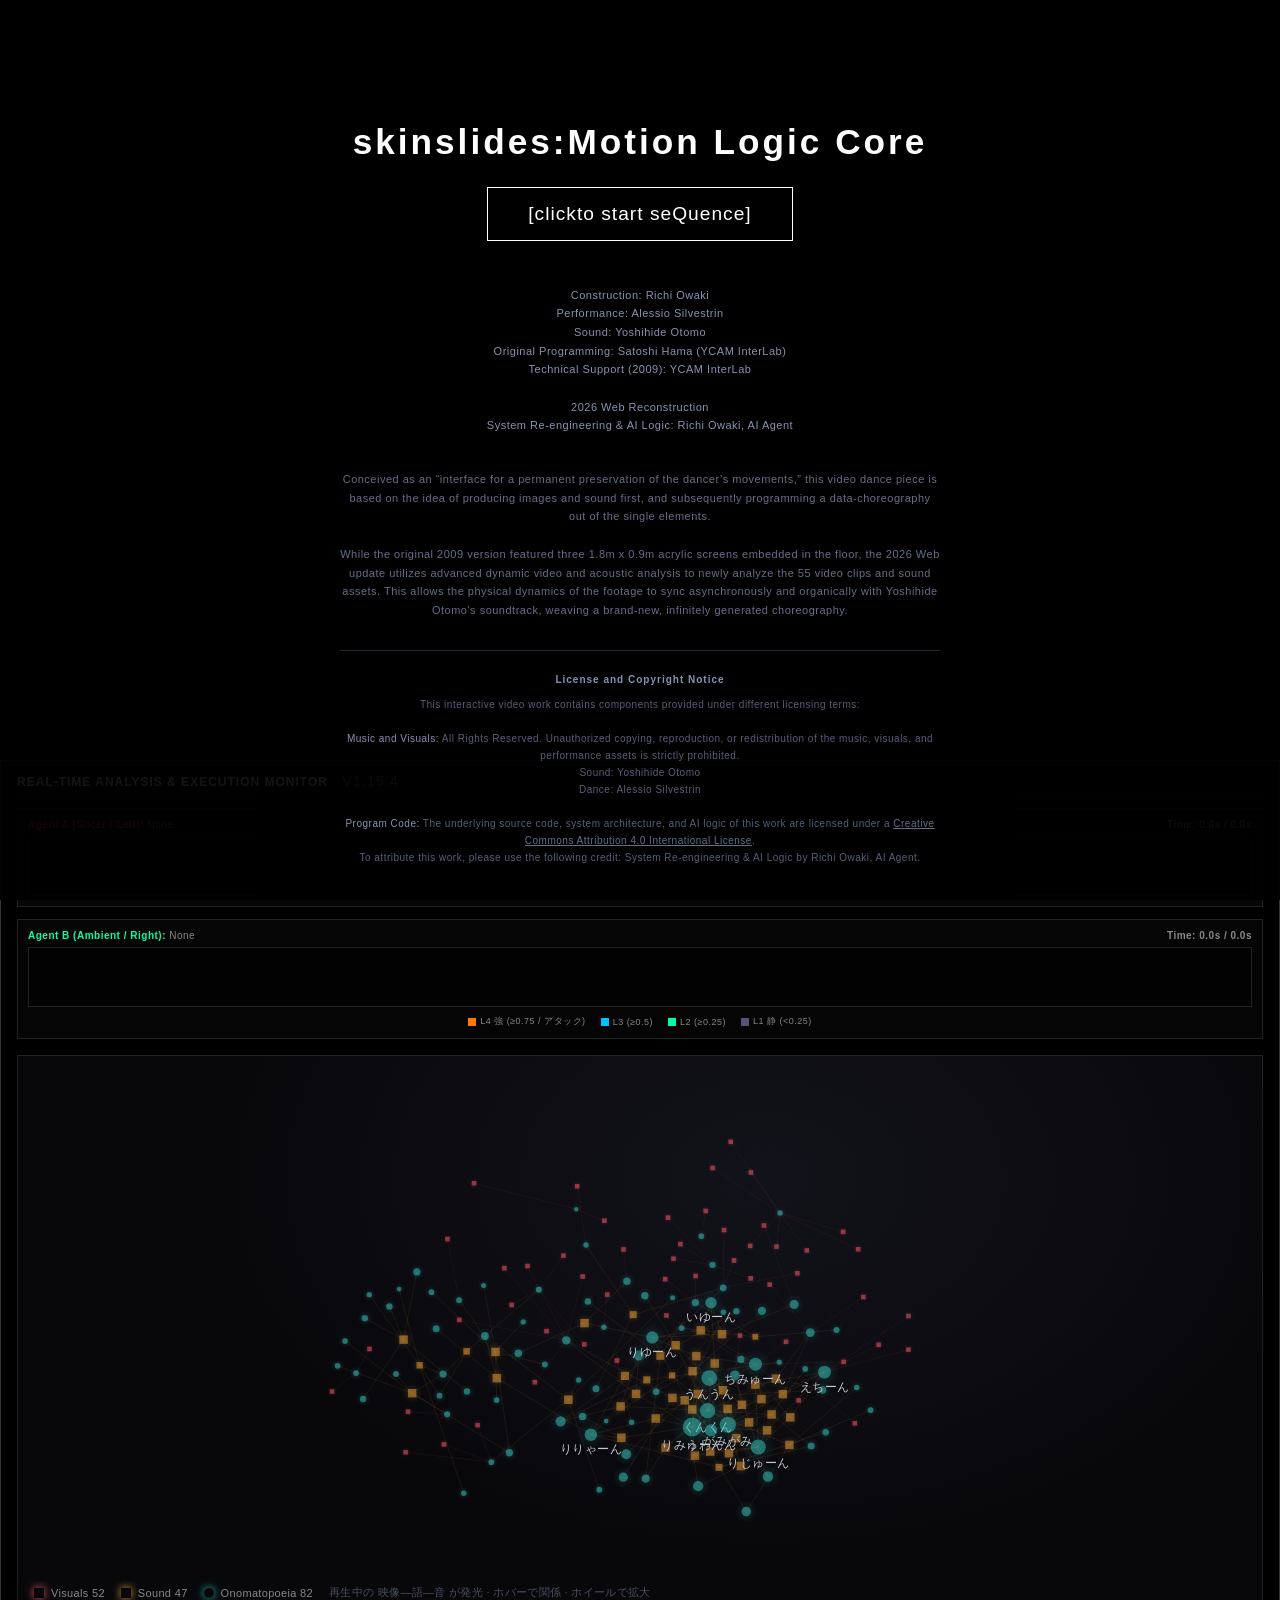
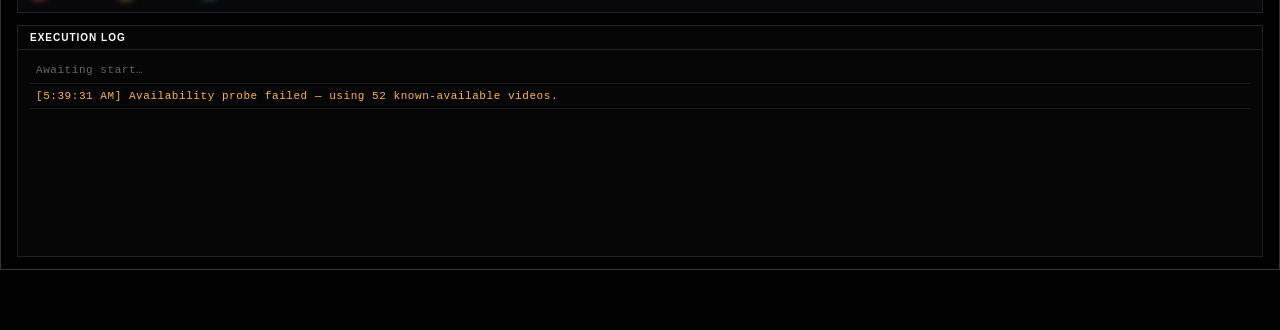
==== index.html @ 991ad499 "Mobile pseudo-landscape lock: rotate canvas 90deg in portrait (v1.15.4) iOS Safari has no screen.ori" ====
<!DOCTYPE html>
<html lang="ja">
<head>
    <meta charset="UTF-8">
    <meta name="viewport" content="width=device-width, initial-scale=1.0">
    <title>skinslides - Motion Logic Core</title>
    <script>
        // Global error logger for remote debugging
        window.onerror = function(message, source, lineno, colno, error) {
            const overlay = document.getElementById("start-overlay");
            if (overlay) {
                let errDiv = document.getElementById("debug-error-log");
                if (!errDiv) {
                    errDiv = document.createElement("div");
                    errDiv.id = "debug-error-log";
                    errDiv.style.color = "#ff3366";
                    errDiv.style.background = "rgba(255,0,0,0.1)";
                    errDiv.style.border = "1px solid #ff3366";
                    errDiv.style.padding = "10px";
                    errDiv.style.marginTop = "20px";
                    errDiv.style.fontSize = "12px";
                    errDiv.style.fontFamily = "monospace";
                    errDiv.style.textAlign = "left";
                    errDiv.style.maxWidth = "80%";
                    errDiv.style.wordBreak = "break-all";
                    overlay.appendChild(errDiv);
                }
                errDiv.innerHTML += `<div><strong>Error:</strong> ${message} <br><strong>At:</strong> ${source}:${lineno}:${colno}</div>`;
            }
            return false;
        };

        window.addEventListener('unhandledrejection', function(event) {
            const reason = event.reason;
            const message = reason instanceof Error ? reason.message : reason;
            const stack = reason instanceof Error ? reason.stack : '';

            const overlay = document.getElementById("start-overlay");
            if (overlay) {
                let errDiv = document.getElementById("debug-error-log");
                if (!errDiv) {
                    errDiv = document.createElement("div");
                    errDiv.id = "debug-error-log";
                    errDiv.style.color = "#ff3366";
                    errDiv.style.background = "rgba(255,0,0,0.1)";
                    errDiv.style.border = "1px solid #ff3366";
                    errDiv.style.padding = "10px";
                    errDiv.style.marginTop = "20px";
                    errDiv.style.fontSize = "12px";
                    errDiv.style.fontFamily = "monospace";
                    errDiv.style.textAlign = "left";
                    errDiv.style.maxWidth = "80%";
                    errDiv.style.wordBreak = "break-all";
                    overlay.appendChild(errDiv);
                }
                errDiv.innerHTML += `<div><strong>Unhandled Promise Rejection:</strong> ${message} <br><pre style="margin:5px 0 0 0; font-size:10px; color:#888;">${stack}</pre></div>`;
            }
        });
    </script>
    <link rel="stylesheet" href="skinslides.css?v=1.15.4">
    <style>
        /* このページ固有: 起動オーバーレイ(クレジット画面)。
           文言・ボタンの見た目は従来のトップ画面をそのまま維持する。 */
        #start-overlay {
            position: fixed;
            inset: 0;
            background: rgba(0,0,0,0.92);
            display: flex;
            flex-direction: column;
            /* center だと内容がビューポートより高い時に上端がスクロール不能領域へ
               はみ出し、タイトル・ボタンが隠れる(SNSアプリ内ブラウザ等)。
               flex-start + 先頭/末尾要素の margin auto で「収まる時は中央・
               あふれる時は上から積んでスクロール可能」にする。 */
            justify-content: flex-start;
            align-items: center;
            z-index: 10000;
            cursor: default;
            letter-spacing: 2px;
            overflow-y: auto;
            padding: 40px 20px;
            box-sizing: border-box;
            transition: opacity 0.5s ease;
        }
        /* タイトル上の余白(改行3個ぶん)。ブラウザ上部UIに隠れないための頭上スペース */
        .overlay-headroom { margin-top: auto; line-height: 1.7; }
        #start-overlay .license-notice { margin-bottom: auto; }
        .title {
            font-size: 2.2rem;
            margin-bottom: 25px;
            letter-spacing: 3px;
            font-family: Helvetica, Arial, sans-serif;
            font-weight: bold;
            color: #ffffff;
            text-align: center;
        }
        .start-btn {
            padding: 15px 40px;
            border: 1px solid #fff;
            font-size: 1.2rem;
            font-family: Helvetica, Arial, sans-serif;
            letter-spacing: 1px;
            cursor: pointer;
            background: transparent;
            color: #ffffff;
            transition: all 0.2s ease;
        }
        .start-btn:hover {
            background-color: #fff;
            color: #000;
        }
    </style>
</head>
<body>
    <!-- 起動オーバーレイ: クレジット画面は従来のトップ画面のまま。ボタンは1つだけ。 -->
    <div id="start-overlay">
        <div class="overlay-headroom"><br><br><br></div>
        <div class="title">skinslides:Motion Logic Core</div>
        <div class="start-btn" id="start-btn-el" style="display: none;">[clickto start seQuence]</div>
        <div id="overlay-preload-status-container" style="font-size: 14px; letter-spacing: 0.05em; color: #ff3366; margin-top: 15px; font-weight: bold; font-family: Helvetica, Arial, sans-serif; text-align: center;">
            Preloading videos: <span id="overlay-preload-progress">0%</span>
        </div>

        <div class="credits" style="margin-top: 45px; font-family: Helvetica, Arial, sans-serif; font-size: 11px; line-height: 1.7; color: #8892b0; text-align: center; font-weight: 300; letter-spacing: 0.5px;">
            Construction: Richi Owaki<br>
            Performance: Alessio Silvestrin<br>
            Sound: Yoshihide Otomo<br>
            Original Programming: Satoshi Hama (YCAM InterLab)<br>
            Technical Support (2009): YCAM InterLab<br>
            <br>
            2026 Web Reconstruction<br>
            System Re-engineering &amp; AI Logic: Richi Owaki, AI Agent
        </div>

        <div class="description" style="margin-top: 35px; max-width: 600px; font-family: Helvetica, Arial, sans-serif; font-size: 11px; line-height: 1.7; color: #636f88; text-align: center; font-weight: 300; letter-spacing: 0.5px;">
            Conceived as an “interface for a permanent preservation of the dancer’s movements,” this video dance piece is based on the idea of producing images and sound first, and subsequently programming a data-choreography out of the single elements.<br><br>
            While the original 2009 version featured three 1.8m x 0.9m acrylic screens embedded in the floor, the 2026 Web update utilizes advanced dynamic video and acoustic analysis to newly analyze the 55 video clips and sound assets. This allows the physical dynamics of the footage to sync asynchronously and organically with Yoshihide Otomo's soundtrack, weaving a brand-new, infinitely generated choreography.
        </div>

        <div class="license-notice" style="margin-top: 30px; max-width: 600px; font-family: Helvetica, Arial, sans-serif; font-size: 10px; line-height: 1.7; color: #555f78; text-align: center; font-weight: 300; letter-spacing: 0.5px; border-top: 1px solid #1e2536; padding-top: 20px;">
            <div style="font-weight: 600; color: #8892b0; letter-spacing: 1px; margin-bottom: 8px;">License and Copyright Notice</div>
            This interactive video work contains components provided under different licensing terms:<br><br>
            <span style="color: #8892b0;">Music and Visuals:</span> All Rights Reserved.
            Unauthorized copying, reproduction, or redistribution of the music, visuals, and performance assets is strictly prohibited.<br>
            Sound: Yoshihide Otomo<br>
            Dance: Alessio Silvestrin<br><br>
            <span style="color: #8892b0;">Program Code:</span> The underlying source code, system architecture, and AI logic of this work are licensed under a
            <a href="https://creativecommons.org/licenses/by/4.0/" target="_blank" rel="noopener" style="color: #636f88; text-decoration: underline;">Creative Commons Attribution 4.0 International License</a>.<br>
            To attribute this work, please use the following credit: System Re-engineering &amp; AI Logic by Richi Owaki, AI Agent.
        </div>
    </div>

    <div class="main-container">
        <!-- 非表示の操作パネル。エンジン(audio_trigger_logic.js)が参照する要素を保持するためだけに置く。
             .dashboard は skinslides.css で display:none。 -->
        <div class="dashboard">
            <select id="track-select"><option value="" disabled selected>Loading…</option></select>
            <button id="play-btn" style="display:none;">Play</button>
            <button id="cutup-btn" style="display:none;">Cut-up</button>
            <div id="preload-status">Preloading videos: <span id="preload-progress">0%</span></div>
            <select id="mode-select">
                <option value="metadata" selected>metadata</option>
                <option value="realtime">realtime</option>
                <option value="test-level2">test-level2</option>
            </select>
            <span id="tendency-badge">--</span>
            <input type="range" id="threshold-slider" min="1.05" max="2.0" step="0.05" value="1.35">
            <span id="threshold-val">1.35x</span>
            <input type="range" id="interval-slider" min="100" max="2000" step="50" value="250">
            <span id="interval-val">250ms</span>
            <canvas id="visualizer-canvas" height="60"></canvas>
            <span id="current-time">0.0s / 0.0s</span>
            <span id="total-triggers">0</span>
            <span id="active-agent">IDLE</span>
            <span id="next-trigger">--</span>
            <div class="progress-container"><div class="progress-bar" id="progress-bar"></div></div>
            <div class="log-panel" id="log-panel"></div>
        </div>

        <!-- 上演キャンバス (16:9 / 最大 1920x1080) -->
        <div class="display-area-wrapper">
            <div class="display-area">
                <!-- Play A の3画面。Combination では使わないが、エンジンが参照するため残す -->
                <div class="screen-container" id="normal-screens-container">
                    <div class="screen-wrapper" id="wrapper-1">
                        <span class="screen-label">SCREEN 1</span>
                        <video id="video-1" class="screen" playsinline></video>
                        <div class="onomatopoeia-overlay"><div class="ono-text" id="ono-text-1"></div></div>
                    </div>
                    <div class="screen-wrapper" id="wrapper-2">
                        <span class="screen-label">SCREEN 2</span>
                        <video id="video-2" class="screen" playsinline></video>
                        <div class="onomatopoeia-overlay"><div class="ono-text" id="ono-text-2"></div></div>
                    </div>
                    <div class="screen-wrapper" id="wrapper-3">
                        <span class="screen-label">SCREEN 3</span>
                        <video id="video-3" class="screen" playsinline></video>
                        <div class="onomatopoeia-overlay"><div class="ono-text" id="ono-text-3"></div></div>
                    </div>
                </div>

                <!-- Play B: コラージュ -->
                <div class="collage-wrapper" id="duet-collage-wrapper">
                    <div id="duet-collage-container"></div>
                    <div id="solo-video-wrap"><video id="solo-video" playsinline></video></div>
                </div>

                <!-- test-level2: 水道管パイプ台 -->
                <div id="pipe-stage">
                    <div id="pipe-conveyor"></div>
                </div>
            </div>
        </div>
    </div>

    <!-- 分析ダッシュボード (スクロールすると表示されるエリア) -->
    <div class="analysis-dashboard">
        <div class="dashboard-title-area">
            <h2 class="dashboard-title">Real-Time Analysis &amp; Execution Monitor <span style="font-size: 0.9rem; color: var(--text-muted); font-weight: normal; margin-left: 10px;">v1.15.4</span></h2>
        </div>

        <!-- 音声レーン A -->
        <div class="timeline-section" id="timeline-section-a" style="margin-bottom: 12px;">
            <div class="timeline-header">
                <span class="timeline-track-name" id="timeline-agent-label-a" style="color: #ff3366; font-weight: bold;">Agent A (Slicer / Left): <span id="ana-track-name-a" style="color: var(--text-muted); font-weight: normal;">None</span></span>
                <span class="timeline-time">Time: <span id="ana-time-a">0.0s / 0.0s</span></span>
            </div>
            <div class="timeline-canvas-wrapper">
                <canvas id="timeline-canvas-a" height="60"></canvas>
            </div>
        </div>

        <!-- 音声レーン B -->
        <div class="timeline-section" id="timeline-section-b">
            <div class="timeline-header">
                <span class="timeline-track-name" id="timeline-agent-label-b" style="color: #00ffaa; font-weight: bold;">Agent B (Ambient / Right): <span id="ana-track-name-b" style="color: var(--text-muted); font-weight: normal;">None</span></span>
                <span class="timeline-time">Time: <span id="ana-time-b">0.0s / 0.0s</span></span>
            </div>
            <div class="timeline-canvas-wrapper">
                <canvas id="timeline-canvas-b" height="60"></canvas>
            </div>
            <div class="timeline-legend">
                <span class="legend-item"><span class="legend-color attack"></span>L4 強 (≥0.75 / アタック)</span>
                <span class="legend-item"><span class="legend-color swell"></span>L3 (≥0.5)</span>
                <span class="legend-item"><span class="legend-color roll"></span>L2 (≥0.25)</span>
                <span class="legend-item"><span class="legend-color quiet"></span>L1 静 (&lt;0.25)</span>
            </div>
        </div>

        <!-- ライブ質感ベクトルマップ -->
        <div id="lexmap-wrap">
            <canvas id="lexmap-canvas"></canvas>
            <div id="lexmap-legend">
                <span><span class="mk sq" style="color:#ff5b6a"></span>Visuals 52</span>
                <span><span class="mk sq" style="color:#f2a63a"></span>Sound 47</span>
                <span><span class="mk ci" style="color:#37c9c1"></span>Onomatopoeia 82</span>
                <span class="hint">再生中の 映像—語—音 が発光 · ホバーで関係 · ホイールで拡大</span>
            </div>
        </div>

        <!-- 文字表示ログ -->
        <div class="lexmap-log-wrap">
            <div class="lexmap-log-title">Execution Log</div>
            <div id="decision-log" class="lexmap-log"><div class="log-line text-muted">Awaiting start…</div></div>
        </div>
    </div>

    <!-- 不可視のHTML5オーディオ -->
    <audio id="audio-element"></audio>

    <script>
        const R2_BASE_URL = 'https://pub-b863fe2ba58a4525be0263e22ceb85a5.r2.dev/';
        const isLocal = window.location.hostname === 'localhost' || window.location.hostname === '127.0.0.1';

        let VIDEO_BASE_PATH = R2_BASE_URL;
        const AUDIO_BASE_PATH = isLocal ? "audios/" : R2_BASE_URL;

        // 本番(index.html)は Combination 専用。起動ボタンは1つだけ。
        window.SKINSLIDES_MAIN = true;

        function updateAppScale() {
            // 画角は 16:9 固定（基準 1920x1080）。横幅だけを基準にする。
            //   ウィンドウ幅 >= 1920 → 1920px を保持（拡大はしない）
            //   ウィンドウ幅 <  1920 → その幅にフィット
            // 下限クランプを持たないため、どの画面幅でも切り取りが起きない。
            const docEl = document.documentElement;
            const el = document.body || docEl;
            const baseW = parseFloat(getComputedStyle(el).getPropertyValue('--canvas-w')) || 1920;
            const baseH = parseFloat(getComputedStyle(el).getPropertyValue('--canvas-h')) || 1080;
            // innerWidth は縦スクロールバー幅を含み1px単位の切り取り/横スクロールバーを生むため、
            // 実際の表示領域幅(clientWidth)を使う。
            const viewW = docEl.clientWidth || window.innerWidth;
            const viewH = window.innerHeight || docEl.clientHeight;

            // モバイル(iOS/Android/iPadOSデスクトップ表示)かつ縦持ち → キャンバスを90°回転して
            // 画面の長辺いっぱいに横向き表示する擬似ランドスケープロック。
            const isMobile = /iPhone|iPad|iPod|Android/i.test(navigator.userAgent)
                || (navigator.maxTouchPoints > 1 && /Mac/i.test(navigator.platform));
            const portrait = viewH > viewW;

            if (isMobile && portrait && document.body) {
                document.body.classList.add('force-landscape');
                // 回転後は 元の幅(baseW)→画面の高さ方向 / 元の高さ(baseH)→画面の幅方向 に対応。
                // 両方が収まる倍率を採る。
                const scale = Math.min(viewH / baseW, viewW / baseH);
                docEl.style.setProperty('--app-scale', scale);
            } else {
                if (document.body) document.body.classList.remove('force-landscape');
                docEl.style.setProperty('--app-scale', Math.min(1, viewW / baseW));
            }
        }
        window.updateAppScale = updateAppScale;
        window.addEventListener('resize', updateAppScale);
        window.addEventListener('orientationchange', updateAppScale);
        window.addEventListener('DOMContentLoaded', updateAppScale);
        updateAppScale();
    </script>
    <script src="player.js?v=1.15.4"></script>
    <script src="audio_trigger_logic.js?v=1.15.4"></script>
    <script src="lexicon_live.js?v=1.15.4"></script>
</body>
</html>
---- skinslides.css ----
/* skinslides 共有スタイル
   index.html(本番: Combination) と audio_trigger_demo.html(テスト) の両方が読む。
   起動オーバーレイのCSSは各ページ固有なので、ここには入れない。 */
        * {
            outline: none !important;
            -webkit-tap-highlight-color: transparent !important;
        }

        #timeline-canvas-a, #timeline-canvas-b {
            display: block !important;
            width: 100% !important;
            height: 60px !important;
            background: #020202 !important;
            border-radius: 0px !important;
            border: 1px solid #222222 !important;
            box-sizing: border-box !important;
        }

        :root {
            /* 基本画角は 16:9、最大 1920x1080。全シーン（Play B / test-level2 / special）が
               この1つの座標系に乗る。--app-scale は横幅基準でJS側が算出する。
               旧 3840x2160 のちょうど半分なので、枠内の定数も半分にすれば
               1920幅の画面での物理ピクセルサイズは従来と同一になる。 */
            --canvas-w: 1920px;
            --canvas-h: 1080px;
            --bg-color: #000000;
            --card-bg: #050505;
            --border-color: #222222;
            --accent-green: #00ffaa;
            --accent-blue: #00bfff;
            --accent-orange: #ff7700;
            --text-color: #d1d5db;
            --text-muted: #888888;
        }

        body {
            margin: 0;
            padding: 0;
            background-color: #000000;
            color: var(--text-color);
            font-family: "Helvetica Neue", Helvetica, Arial, "Hiragino Kaku Gothic ProN", sans-serif;
            min-height: 100vh;
            display: flex;
            flex-direction: column;
            align-items: center;
            overflow-x: hidden;
        }

        /* Completely hide the header and sidebar controls globally */
        header {
            display: none !important;
        }
        .dashboard {
            display: none !important;
        }

        /* Layout Container */
        .main-container {
            display: block !important;
            width: 100% !important;
            height: auto !important;
            background-color: #000000 !important;
            margin: 0 !important;
            padding: 0 !important;
        }

        /* Performance canvas: base = 16:9 / 最大 1920x1080。ウィンドウ幅に合わせて縮小する。
           app-scale 1.0 = 1920x1080(最大)。幅1920以上では1920pxを保持し、それ未満は幅にフィット。
           → どの画面幅でも切り取りが発生せず、1920x1080の画面では縦もぴったり収まる。
           Play A のみ body.plan-a で従来の 3840x2160 枠を使う（コンバート対象外・現状維持）。 */
        .display-area-wrapper {
            width: 100% !important;
            height: calc(var(--canvas-h) * var(--app-scale, 1)) !important;
            overflow: hidden !important;
            background-color: #000000 !important;
            display: flex !important;
            justify-content: center !important;
            align-items: flex-start !important;
        }

        .display-area {
            width: var(--canvas-w) !important;
            height: var(--canvas-h) !important;
            display: block !important;
            background-color: #000000 !important;
            position: relative !important;
            transform: scale(var(--app-scale, 1)) !important;
            transform-origin: top center !important;
            flex-shrink: 0 !important;
        }

        /* ── モバイル縦持ち時の擬似ランドスケープロック ──────────────────
           iOS Safari は screen.orientation.lock() 非対応で物理的な向き固定ができない。
           そこでキャンバス(.display-area)自体を90°回転し、画面の長辺いっぱいに
           16:9 の作品を表示する(Webゲーム定番の手法・全端末で動作)。
           --app-scale は JS 側が「回転後に画面へ収まる倍率」で算出する。 */
        body.force-landscape .display-area-wrapper {
            position: fixed !important;
            inset: 0 !important;
            width: 100vw !important;
            height: 100vh !important;
            align-items: center !important;      /* 縦も中央寄せ(回転した作品を画面中央に) */
            justify-content: center !important;
            z-index: 1 !important;
        }
        body.force-landscape .display-area {
            transform: rotate(90deg) scale(var(--app-scale, 1)) !important;
            transform-origin: center center !important;
        }

        /* Play A はコンバート対象外のため 3840x2160 の従来枠を維持する（見た目を変えない）。
           Combination には含まれないので、1:1シーンとの画角の不連続は起きない。 */
        body.plan-a {
            --canvas-w: 3840px;
            --canvas-h: 2160px;
        }

        /* Play A の3画面(計2660px幅)は1920幅のキャンバスに収まらないため、Play A 以外では出さない。
           Play B / test-level2 / special は元々JS側で非表示にしており、動作に影響しない。 */
        body:not(.plan-a) #normal-screens-container {
            display: none !important;
        }

        /* Plan A screen container (最大時): 縦 460(黒)-1240(動画)-460(黒),
           横 590(黒)-620-400-620-400-620-590(黒)。3枚を gap400 で中央寄せ→左右余白590。 */
        .screen-container {
            width: 100% !important;
            height: var(--canvas-h) !important;
            display: flex !important;
            justify-content: center !important;
            align-items: flex-start !important;
            margin: 0 !important;
            padding-top: 460px !important; /* 上部の黒 460px */
            box-sizing: border-box !important;
            gap: 400px !important;
        }

        /* Plan A screen wrapper: 620x1240px (最大時) */
        .screen-wrapper {
            position: relative !important;
            width: 620px !important;
            height: 1240px !important;
            background-color: #000000 !important;
            overflow: hidden !important;
            border: none !important;
        }

        .screen {
            position: absolute;
            top: 50%;
            left: 50%;
            width: 1240px; /* 90度回転用に枠の高さと一致 */
            height: 620px; /* 90度回転用に枠の幅と一致 */
            transform: translate(-50%, -50%) rotate(90deg);
            object-fit: cover;
            opacity: 0;
            transition: opacity 0.5s ease;
        }

        .screen.playing {
            opacity: 1;
        }

        /* Hide labels and onomatopoeia completely */
        .screen-label {
            display: none !important;
        }
        .onomatopoeia-overlay {
            display: none !important;
        }

        /* Plan B collage wrapper: キャンバス全面 (1920x1080) */
        .collage-wrapper {
            display: none;
            width: var(--canvas-w) !important;
            height: var(--canvas-h) !important;
            max-width: var(--canvas-w) !important;
            max-height: var(--canvas-h) !important;
            margin: 0 auto !important;
            border: none !important;
            position: relative !important;
        }

        #duet-collage-container {
            position: absolute;
            top: 0;
            left: 0;
            width: var(--canvas-w);
            height: var(--canvas-h);
            transform-origin: top left;
            background-color: #000000;
            overflow: hidden;
            box-sizing: border-box;
        }

        /* ソロ(fix枠)特殊動画: キャンバス全面に contain で投影。素材は 2:1 なので
           16:9キャンバスでは自動的に横幅いっぱい・上下センターになる（special と同じ扱い）。 */
        #solo-video-wrap {
            position: absolute; inset: 0; z-index: 5;
            display: none; align-items: center; justify-content: center;
            background: #000000;
        }
        #solo-video-wrap.active { display: flex; }
        #solo-video {
            width: 100%; height: 100%;   /* 枠いっぱい。アスペクトは contain が守る */
            object-fit: contain; background: #000000;
        }

        /* test-level2: 水道管パイプ台。474x237カードを横に辺で連結して伸ばす。
           常に最新3枚を表示。コンベア(#pipe-conveyor)を translateX して中央に追従する。 */
        #pipe-stage {
            position: absolute; inset: 0; z-index: 6;
            display: none; background: #000000; overflow: hidden;
        }
        #pipe-stage.active { display: block; }
        #pipe-conveyor {
            position: absolute; inset: 0;
            transition: transform 0.5s ease;
            will-change: transform;
        }
        .pipe-card {
            position: absolute;                /* left/top/transform(rotate) は JS が個別に設定 */
            width: 474px; height: 237px;
            object-fit: contain; background: #000000;
            opacity: 0;
            transition: opacity 0.5s ease;
            will-change: opacity;
        }
        .pipe-card.show { opacity: 1; }

        /* ライブ質感ベクトルマップ */
        #lexmap-wrap {
            position: relative;
            width: 100%;
            height: 62vh;
            min-height: 440px;
            background:
                radial-gradient(900px 620px at 60% 22%, #12121a 0%, #08080b 62%),
                #08080b;
            border: 1px solid var(--border-color);
            box-sizing: border-box;
            overflow: hidden;
        }
        #lexmap-canvas { position: absolute; inset: 0; width: 100%; height: 100%; display: block; cursor: grab; }
        #lexmap-legend {
            position: absolute; left: 16px; bottom: 12px; z-index: 2; pointer-events: none;
            display: flex; gap: 16px; align-items: center; flex-wrap: wrap;
            font-size: 11px; color: var(--text-muted); letter-spacing: 0.03em;
        }
        #lexmap-legend span { display: inline-flex; align-items: center; gap: 7px; }
        #lexmap-legend .mk { width: 10px; height: 10px; box-shadow: 0 0 8px currentColor; }
        #lexmap-legend .mk.sq { border-radius: 0; }
        #lexmap-legend .mk.ci { border-radius: 50%; }
        #lexmap-legend .hint { color: var(--faint, #4a4f60); }

        /* マップ下のログ */
        .lexmap-log-wrap { margin-top: 12px; border: 1px solid var(--border-color); background: #050505; }
        .lexmap-log-title {
            padding: 6px 12px; border-bottom: 1px solid var(--border-color);
            font-size: 10px; letter-spacing: 1px; color: #ffffff; text-transform: uppercase; font-weight: 700;
        }
        .lexmap-log {
            height: 190px; overflow-y: auto; padding: 8px 12px;
            font-family: ui-monospace, "SF Mono", Menlo, Consolas, monospace; font-size: 11px; line-height: 1.55;
        }
        .lexmap-log .log-line { white-space: nowrap; }
        .lexmap-log .log-line.warning { color: #ffb44a; }
        .lexmap-log .log-line.success { color: #00ffaa; }
        .lexmap-log .log-line.error   { color: #ff5b6a; }
        .lexmap-log .log-line.trigger { color: #37c9c1; }
        .lexmap-log .log-line.cut-up  { color: #8bb4ff; }
        .lexmap-log .log-line.system  { color: #c3c7d2; }
        .lexmap-log .log-line.text-muted { color: #666; }

        /* Analysis Dashboard Styles - Swiss Design / Helvetica / Sharp */
        .analysis-dashboard {
            width: 100%;
            max-width: calc(var(--canvas-w) * var(--app-scale, 1)); /* 作品キャンバスと同じ幅の柱に揃える */
            margin: 40px auto 60px auto;
            padding: 12px 16px;
            background: #000000;
            border: 1px solid #333333;
            border-radius: 0px;
            box-sizing: border-box;
            color: var(--text-color);
            font-family: "Helvetica Neue", Helvetica, Arial, "Hiragino Kaku Gothic ProN", sans-serif;
            font-size: 11px;
            letter-spacing: 0.5px;
            display: block !important;
        }

        .dashboard-title-area {
            display: flex;
            justify-content: space-between;
            align-items: center;
            border-bottom: 1px solid var(--border-color);
            padding-bottom: 6px;
            margin-bottom: 12px;
        }

        .dashboard-title {
            margin: 0;
            font-size: 12px;
            font-weight: 700;
            letter-spacing: 1px;
            text-transform: uppercase;
            color: #ffffff;
        }

        .audio-toggle-btn {
            background: #111111;
            border: 1px solid var(--border-color);
            color: #ffffff;
            padding: 4px 8px;
            border-radius: 0px;
            font-family: inherit;
            font-size: 10px;
            cursor: pointer;
            text-transform: uppercase;
            transition: all 0.1s ease;
        }

        .audio-toggle-btn:hover {
            background: #222222;
            border-color: var(--accent-green);
        }

        .timeline-section {
            background: #050505;
            border-radius: 0px;
            padding: 10px;
            margin-bottom: 16px;
            border: 1px solid #222222;
        }

        .timeline-header {
            display: flex;
            justify-content: space-between;
            margin-bottom: 6px;
            font-size: 10px;
            color: var(--text-muted);
            font-weight: 600;
        }

        .timeline-canvas-wrapper {
            position: relative;
            width: 100%;
        }

        .timeline-legend {
            display: flex;
            gap: 15px;
            margin-top: 8px;
            font-size: 9px;
            color: var(--text-muted);
            justify-content: center;
            text-transform: uppercase;
        }

        .legend-item {
            display: flex;
            align-items: center;
            gap: 4px;
        }

        .legend-color {
            display: inline-block;
            width: 8px;
            height: 8px;
            border-radius: 0px;
        }

        .legend-color.attack { background: var(--accent-orange); }
        .legend-color.swell { background: var(--accent-blue); }
        .legend-color.roll { background: var(--accent-green); }
        .legend-color.quiet { background: #555577; }

        .monitor-grid {
            display: grid;
            grid-template-columns: repeat(auto-fit, minmax(200px, 1fr));
            gap: 12px;
        }

        .monitor-card {
            background: #050505;
            border: 1px solid #222222;
            border-radius: 0px;
            padding: 10px;
            display: flex;
            flex-direction: column;
            gap: 6px;
        }

        .monitor-card.log-card {
            grid-column: span 2;
        }

        @media (max-width: 900px) {
            .monitor-card.log-card {
                grid-column: span 1;
            }
        }

        .card-header {
            font-weight: 700;
            font-size: 10px;
            letter-spacing: 0.5px;
            color: var(--text-muted);
            border-bottom: 1px solid var(--border-color);
            padding-bottom: 4px;
            text-transform: uppercase;
        }

        .card-body {
            display: flex;
            flex-direction: column;
            gap: 4px;
            font-size: 10px;
        }

        .stat-row {
            display: flex;
            justify-content: space-between;
            line-height: 1.4;
        }

        .stat-label {
            color: var(--text-muted);
        }

        .stat-val {
            font-weight: 500;
            font-family: "Helvetica Neue", Helvetica, Arial, monospace;
            color: #ffffff;
        }

        .scroll-log {
            height: 140px;
            overflow-y: auto;
            font-family: "Helvetica Neue", Helvetica, Arial, sans-serif;
            letter-spacing: normal;
        }

        .log-line {
            border-bottom: 1px solid #1a1a1a;
            padding: 4px 6px;
            font-size: 11px;
            line-height: 1.5;
            letter-spacing: 0.05em;
            white-space: nowrap;
            overflow: hidden;
            text-overflow: ellipsis;
        }

        .log-line.info { color: var(--accent-blue); }
        .log-line.success { color: var(--accent-green); }
        .log-line.warning { color: var(--accent-orange); }
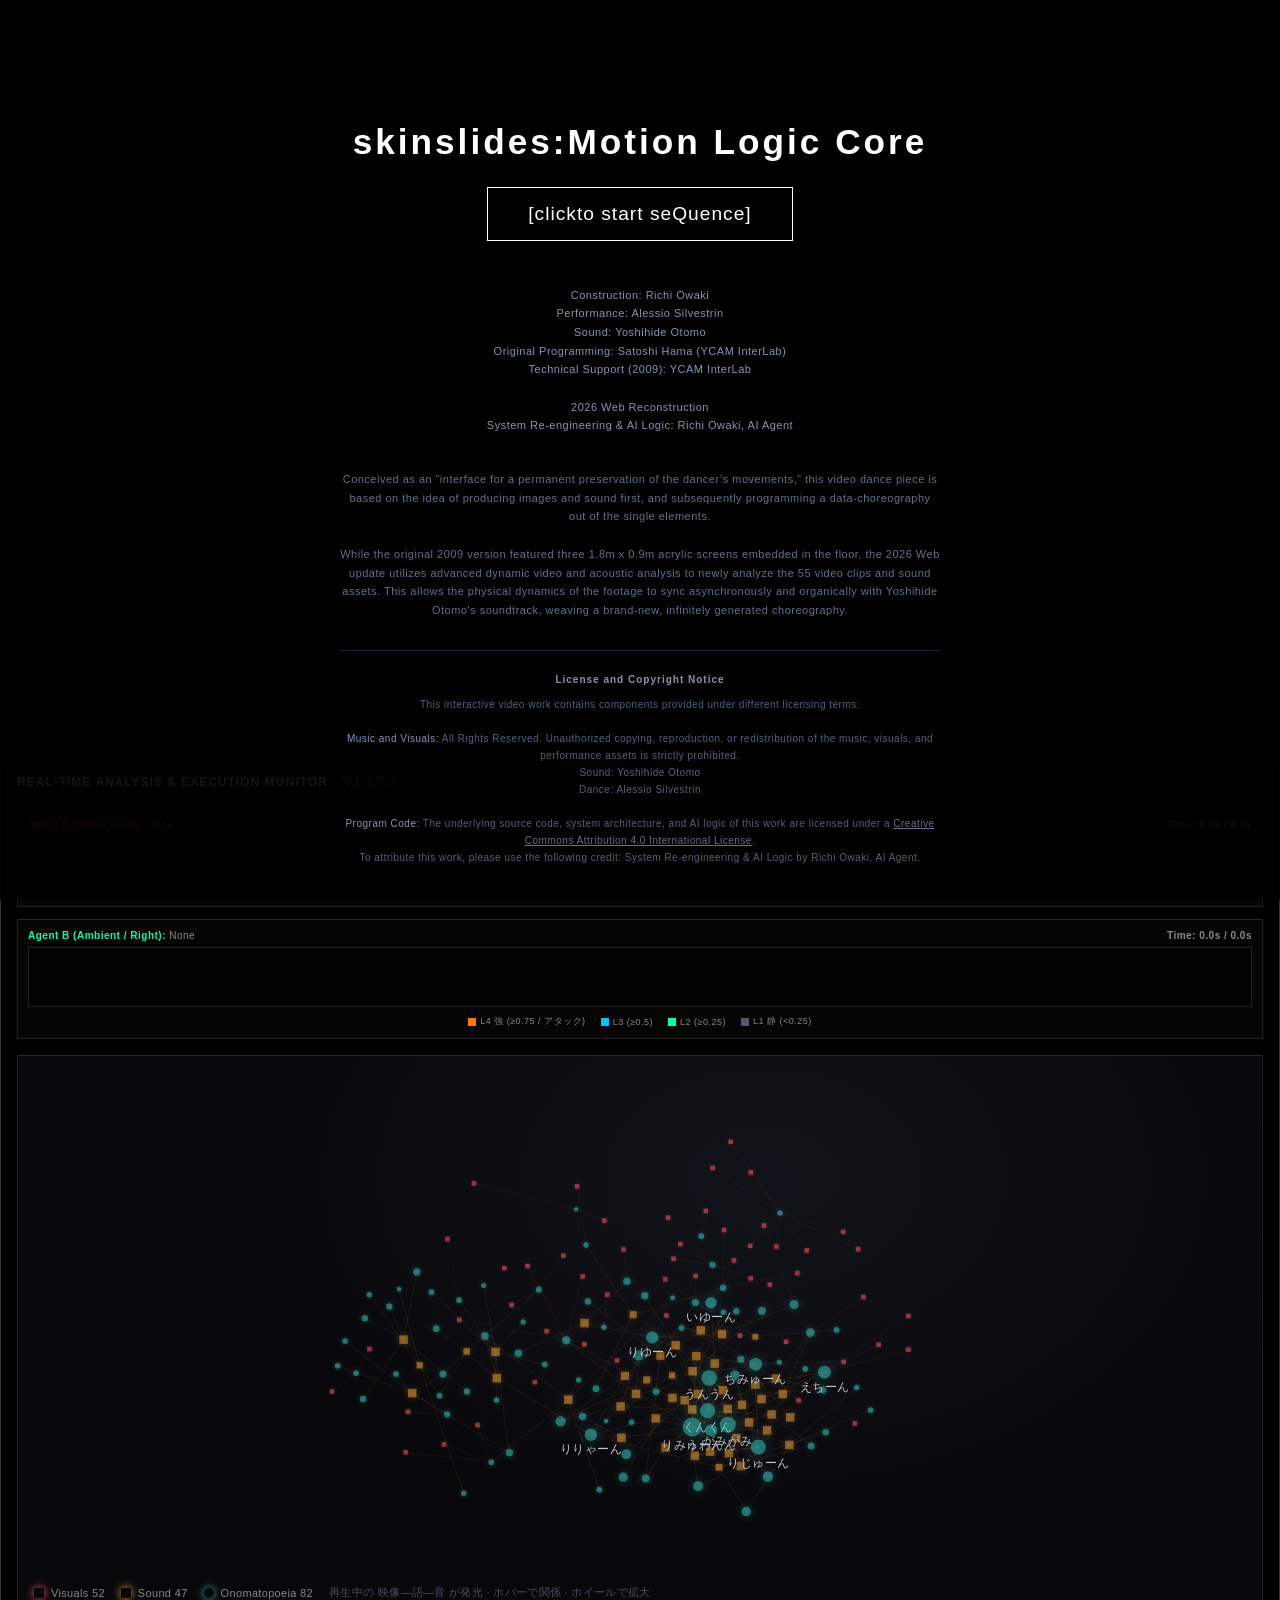
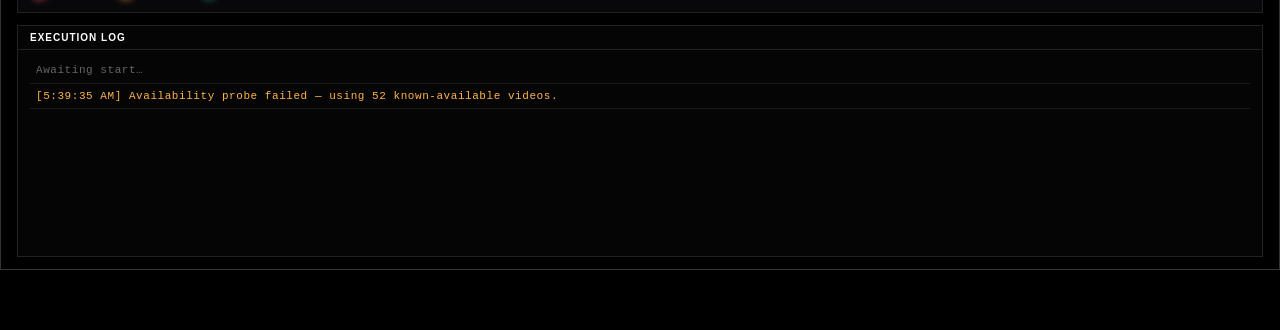
==== commit 8bf1ffca: "Fix landscape-lock hiding dashboard: keep wrapper in flow (v1.15.5) v1.15.4 made .display-area-wrapp" ====
--- a/index.html
+++ b/index.html
@@ -57,7 +57,7 @@
             }
         });
     </script>
-    <link rel="stylesheet" href="skinslides.css?v=1.15.4">
+    <link rel="stylesheet" href="skinslides.css?v=1.15.5">
     <style>
         /* このページ固有: 起動オーバーレイ(クレジット画面)。
            文言・ボタンの見た目は従来のトップ画面をそのまま維持する。 */
@@ -215,7 +215,7 @@
     <!-- 分析ダッシュボード (スクロールすると表示されるエリア) -->
     <div class="analysis-dashboard">
         <div class="dashboard-title-area">
-            <h2 class="dashboard-title">Real-Time Analysis &amp; Execution Monitor <span style="font-size: 0.9rem; color: var(--text-muted); font-weight: normal; margin-left: 10px;">v1.15.4</span></h2>
+            <h2 class="dashboard-title">Real-Time Analysis &amp; Execution Monitor <span style="font-size: 0.9rem; color: var(--text-muted); font-weight: normal; margin-left: 10px;">v1.15.5</span></h2>
         </div>
 
         <!-- 音声レーン A -->
@@ -314,8 +314,8 @@
         window.addEventListener('DOMContentLoaded', updateAppScale);
         updateAppScale();
     </script>
-    <script src="player.js?v=1.15.4"></script>
-    <script src="audio_trigger_logic.js?v=1.15.4"></script>
-    <script src="lexicon_live.js?v=1.15.4"></script>
+    <script src="player.js?v=1.15.5"></script>
+    <script src="audio_trigger_logic.js?v=1.15.5"></script>
+    <script src="lexicon_live.js?v=1.15.5"></script>
 </body>
 </html>
--- a/skinslides.css
+++ b/skinslides.css
@@ -94,14 +94,16 @@
            そこでキャンバス(.display-area)自体を90°回転し、画面の長辺いっぱいに
            16:9 の作品を表示する(Webゲーム定番の手法・全端末で動作)。
            --app-scale は JS 側が「回転後に画面へ収まる倍率」で算出する。 */
+        /* 固定全画面にすると下のダッシュボード(グラフ/ログ)が覆われてスクロールで出せなくなるため、
+           通常フローのまま「回転後の高さ(=元の幅1920×scale)」だけ場所を確保する。
+           → 作品は回転・大サイズで最上部に表示、その下へスクロールするとUIが見える。 */
         body.force-landscape .display-area-wrapper {
-            position: fixed !important;
-            inset: 0 !important;
-            width: 100vw !important;
-            height: 100vh !important;
-            align-items: center !important;      /* 縦も中央寄せ(回転した作品を画面中央に) */
+            position: relative !important;
+            width: 100% !important;
+            height: calc(var(--canvas-w) * var(--app-scale, 1)) !important;
+            align-items: center !important;      /* 回転した作品を枠の中央に */
             justify-content: center !important;
-            z-index: 1 !important;
+            overflow: hidden !important;
         }
         body.force-landscape .display-area {
             transform: rotate(90deg) scale(var(--app-scale, 1)) !important;
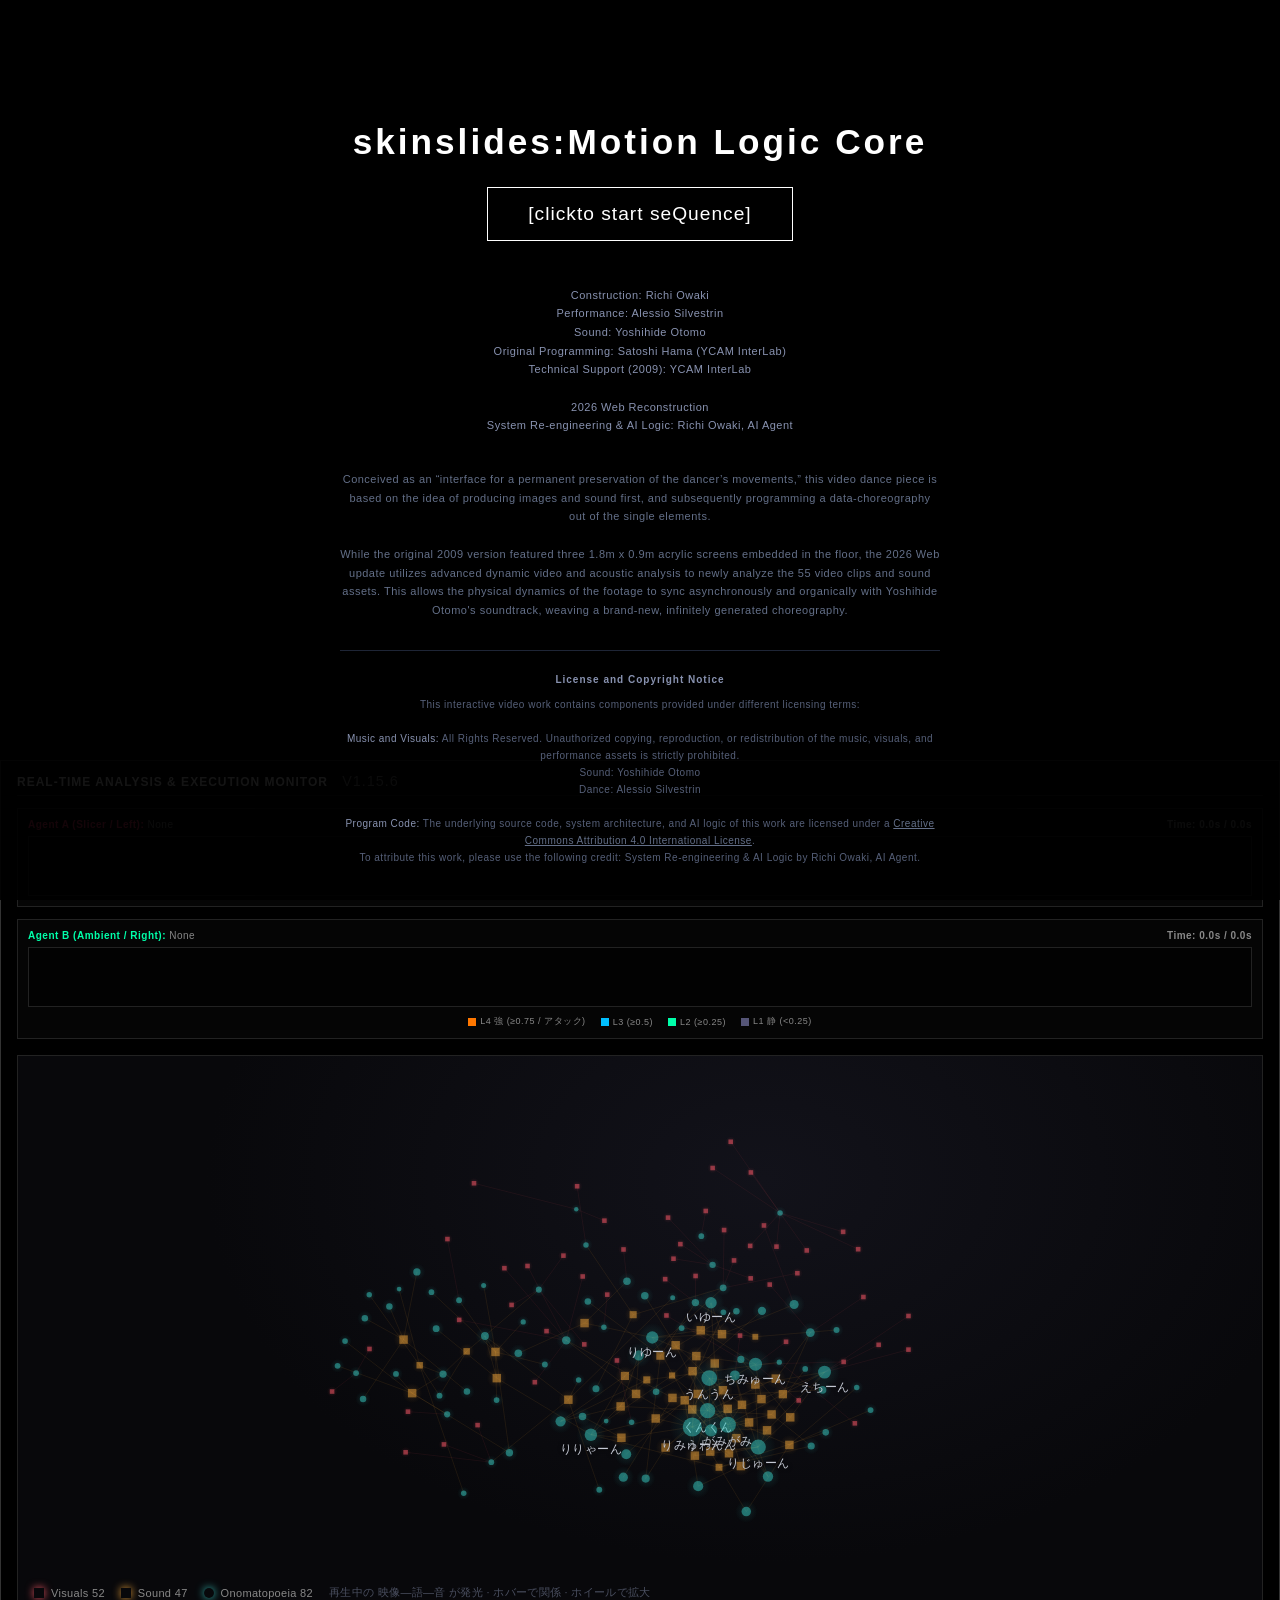
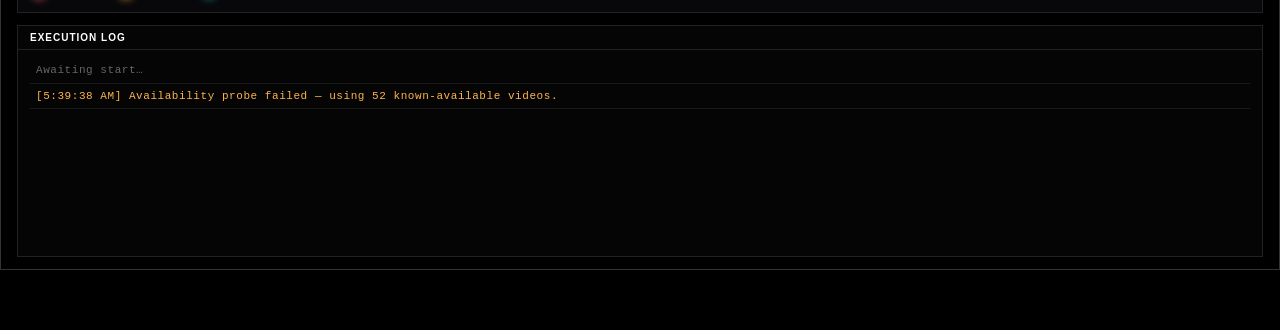
==== commit 6b37b758: "iOS: mute Web Audio-routed videos so autoplay is allowed (v1.15.6) On older iOS Safari the cut-up co" ====
--- a/index.html
+++ b/index.html
@@ -57,7 +57,7 @@
             }
         });
     </script>
-    <link rel="stylesheet" href="skinslides.css?v=1.15.5">
+    <link rel="stylesheet" href="skinslides.css?v=1.15.6">
     <style>
         /* このページ固有: 起動オーバーレイ(クレジット画面)。
            文言・ボタンの見た目は従来のトップ画面をそのまま維持する。 */
@@ -215,7 +215,7 @@
     <!-- 分析ダッシュボード (スクロールすると表示されるエリア) -->
     <div class="analysis-dashboard">
         <div class="dashboard-title-area">
-            <h2 class="dashboard-title">Real-Time Analysis &amp; Execution Monitor <span style="font-size: 0.9rem; color: var(--text-muted); font-weight: normal; margin-left: 10px;">v1.15.5</span></h2>
+            <h2 class="dashboard-title">Real-Time Analysis &amp; Execution Monitor <span style="font-size: 0.9rem; color: var(--text-muted); font-weight: normal; margin-left: 10px;">v1.15.6</span></h2>
         </div>
 
         <!-- 音声レーン A -->
@@ -314,8 +314,8 @@
         window.addEventListener('DOMContentLoaded', updateAppScale);
         updateAppScale();
     </script>
-    <script src="player.js?v=1.15.5"></script>
-    <script src="audio_trigger_logic.js?v=1.15.5"></script>
-    <script src="lexicon_live.js?v=1.15.5"></script>
+    <script src="player.js?v=1.15.6"></script>
+    <script src="audio_trigger_logic.js?v=1.15.6"></script>
+    <script src="lexicon_live.js?v=1.15.6"></script>
 </body>
 </html>
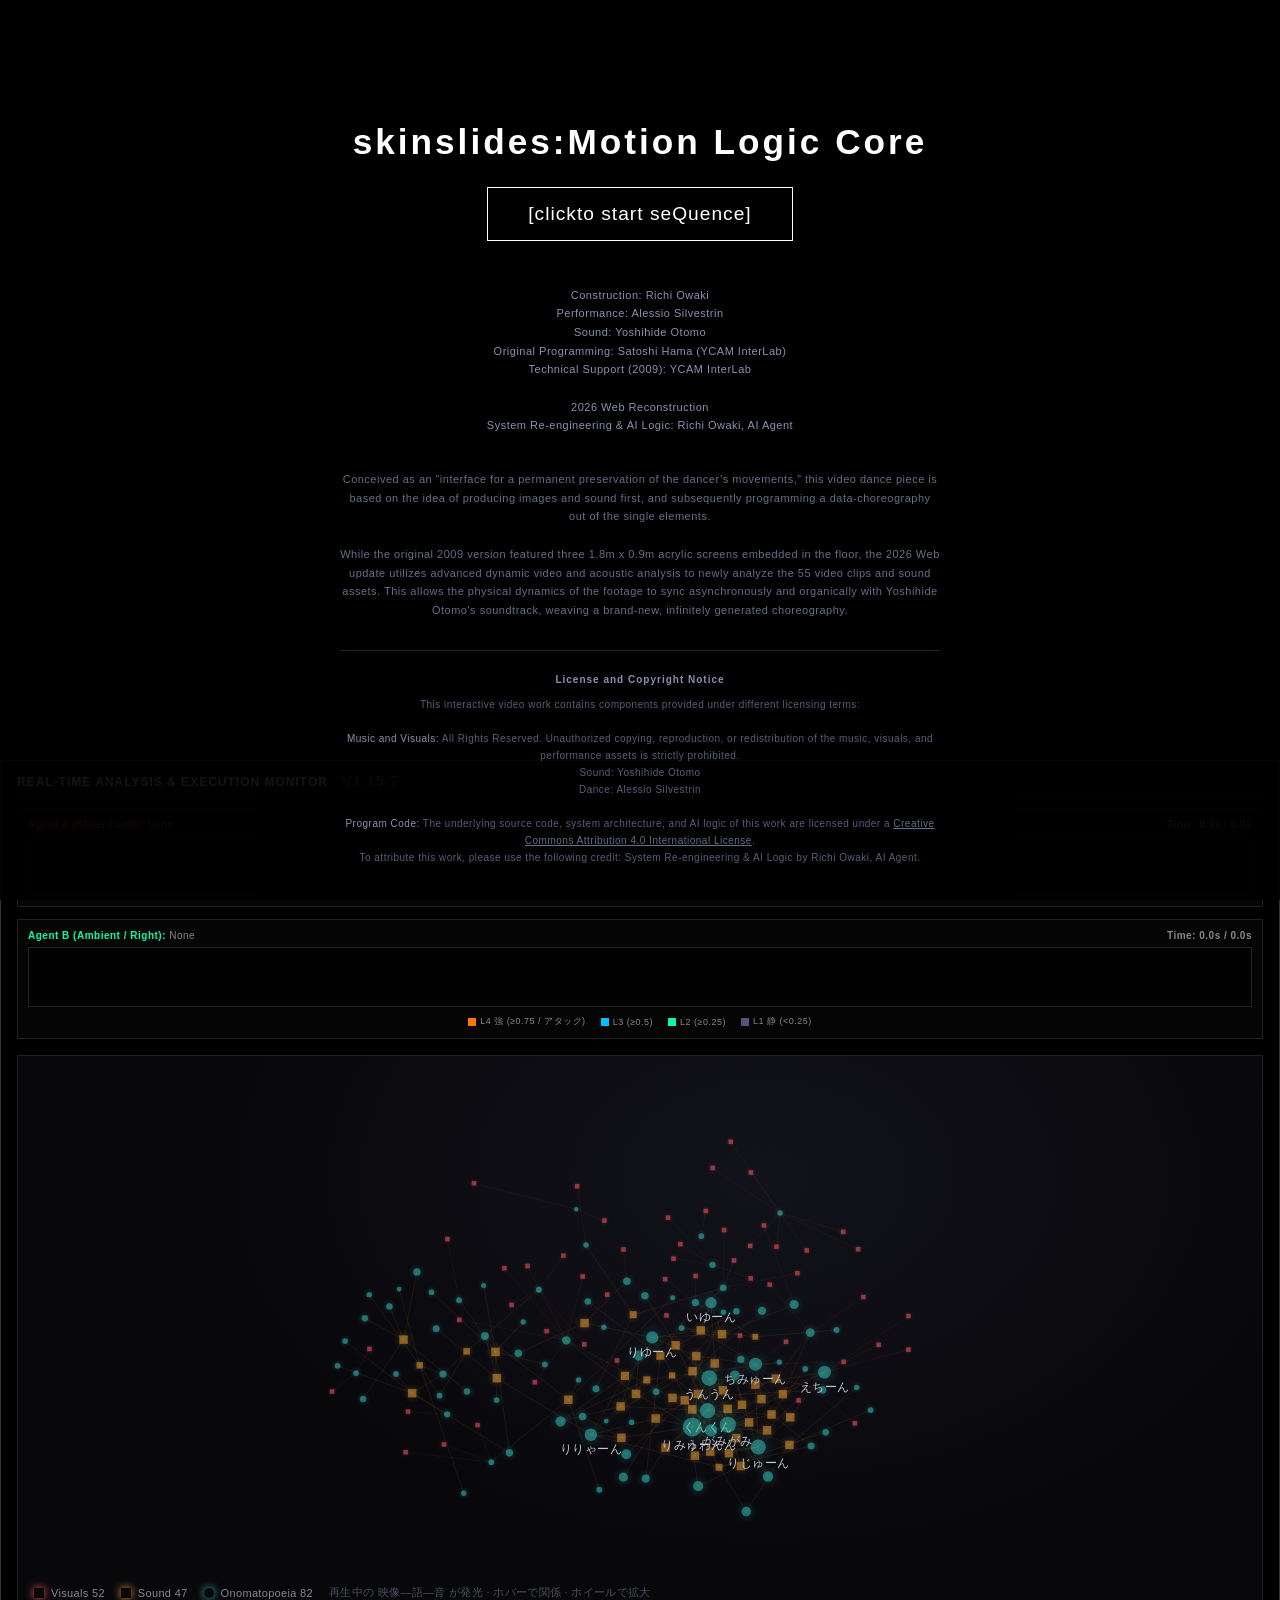
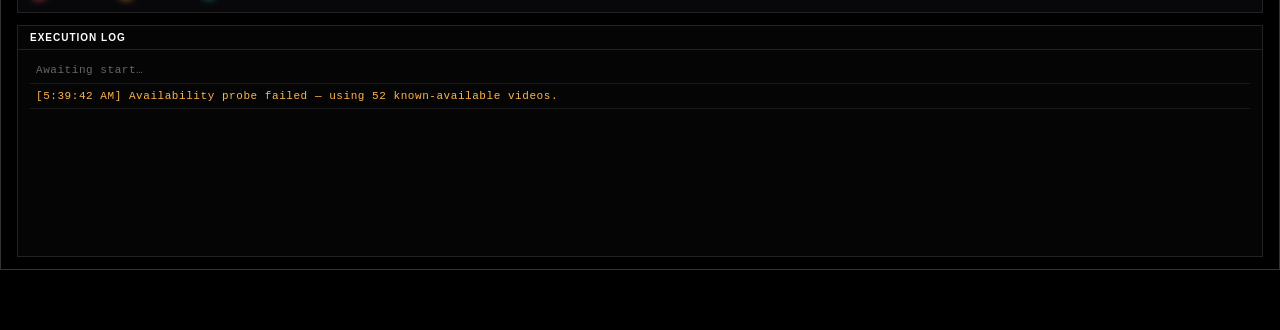
==== commit 3b3a37d5: "Fix iOS collage going black after ~10s: fully release evicted videos (v1.15.7) After the autoplay fi" ====
--- a/index.html
+++ b/index.html
@@ -57,7 +57,7 @@
             }
         });
     </script>
-    <link rel="stylesheet" href="skinslides.css?v=1.15.6">
+    <link rel="stylesheet" href="skinslides.css?v=1.15.7">
     <style>
         /* このページ固有: 起動オーバーレイ(クレジット画面)。
            文言・ボタンの見た目は従来のトップ画面をそのまま維持する。 */
@@ -215,7 +215,7 @@
     <!-- 分析ダッシュボード (スクロールすると表示されるエリア) -->
     <div class="analysis-dashboard">
         <div class="dashboard-title-area">
-            <h2 class="dashboard-title">Real-Time Analysis &amp; Execution Monitor <span style="font-size: 0.9rem; color: var(--text-muted); font-weight: normal; margin-left: 10px;">v1.15.6</span></h2>
+            <h2 class="dashboard-title">Real-Time Analysis &amp; Execution Monitor <span style="font-size: 0.9rem; color: var(--text-muted); font-weight: normal; margin-left: 10px;">v1.15.7</span></h2>
         </div>
 
         <!-- 音声レーン A -->
@@ -314,8 +314,8 @@
         window.addEventListener('DOMContentLoaded', updateAppScale);
         updateAppScale();
     </script>
-    <script src="player.js?v=1.15.6"></script>
-    <script src="audio_trigger_logic.js?v=1.15.6"></script>
-    <script src="lexicon_live.js?v=1.15.6"></script>
+    <script src="player.js?v=1.15.7"></script>
+    <script src="audio_trigger_logic.js?v=1.15.7"></script>
+    <script src="lexicon_live.js?v=1.15.7"></script>
 </body>
 </html>
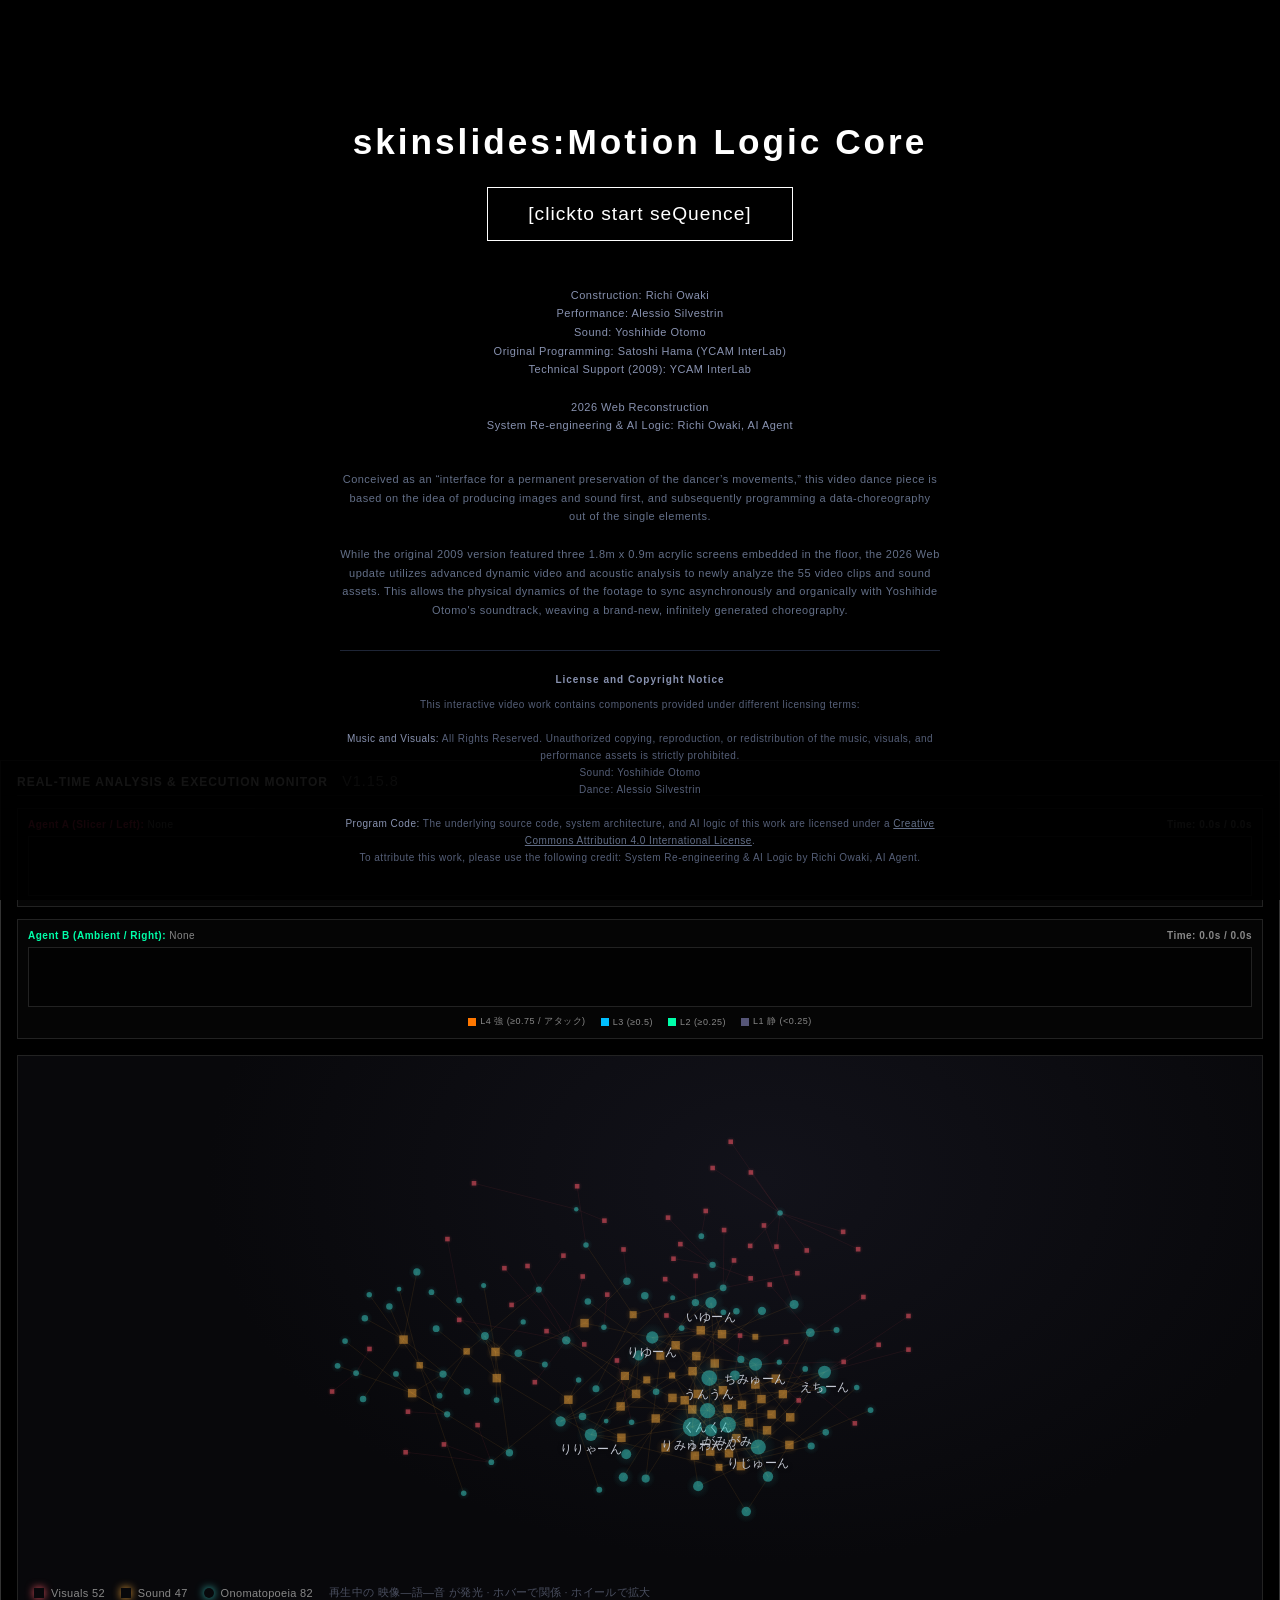
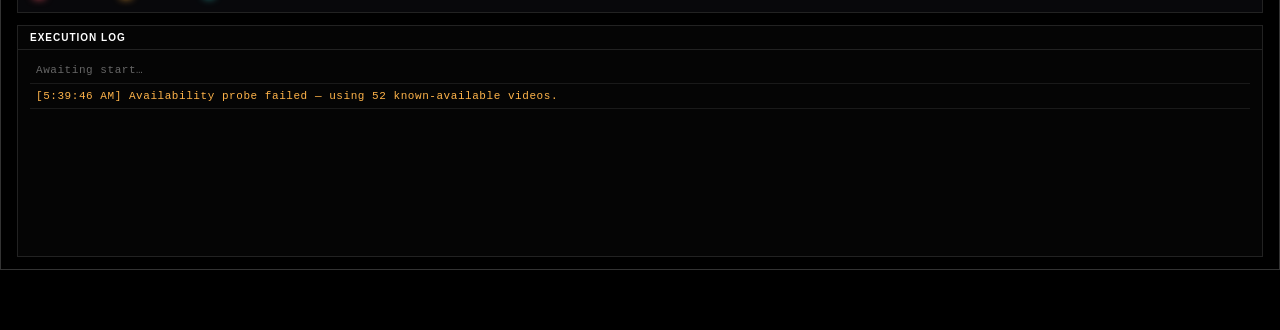
==== commit dbcb4843: "Fix long-run audio death: disconnect per-slice Web Audio nodes (v1.15.8) On Android, audio stopped a" ====
--- a/index.html
+++ b/index.html
@@ -57,7 +57,7 @@
             }
         });
     </script>
-    <link rel="stylesheet" href="skinslides.css?v=1.15.7">
+    <link rel="stylesheet" href="skinslides.css?v=1.15.8">
     <style>
         /* このページ固有: 起動オーバーレイ(クレジット画面)。
            文言・ボタンの見た目は従来のトップ画面をそのまま維持する。 */
@@ -215,7 +215,7 @@
     <!-- 分析ダッシュボード (スクロールすると表示されるエリア) -->
     <div class="analysis-dashboard">
         <div class="dashboard-title-area">
-            <h2 class="dashboard-title">Real-Time Analysis &amp; Execution Monitor <span style="font-size: 0.9rem; color: var(--text-muted); font-weight: normal; margin-left: 10px;">v1.15.7</span></h2>
+            <h2 class="dashboard-title">Real-Time Analysis &amp; Execution Monitor <span style="font-size: 0.9rem; color: var(--text-muted); font-weight: normal; margin-left: 10px;">v1.15.8</span></h2>
         </div>
 
         <!-- 音声レーン A -->
@@ -314,8 +314,8 @@
         window.addEventListener('DOMContentLoaded', updateAppScale);
         updateAppScale();
     </script>
-    <script src="player.js?v=1.15.7"></script>
-    <script src="audio_trigger_logic.js?v=1.15.7"></script>
-    <script src="lexicon_live.js?v=1.15.7"></script>
+    <script src="player.js?v=1.15.8"></script>
+    <script src="audio_trigger_logic.js?v=1.15.8"></script>
+    <script src="lexicon_live.js?v=1.15.8"></script>
 </body>
 </html>
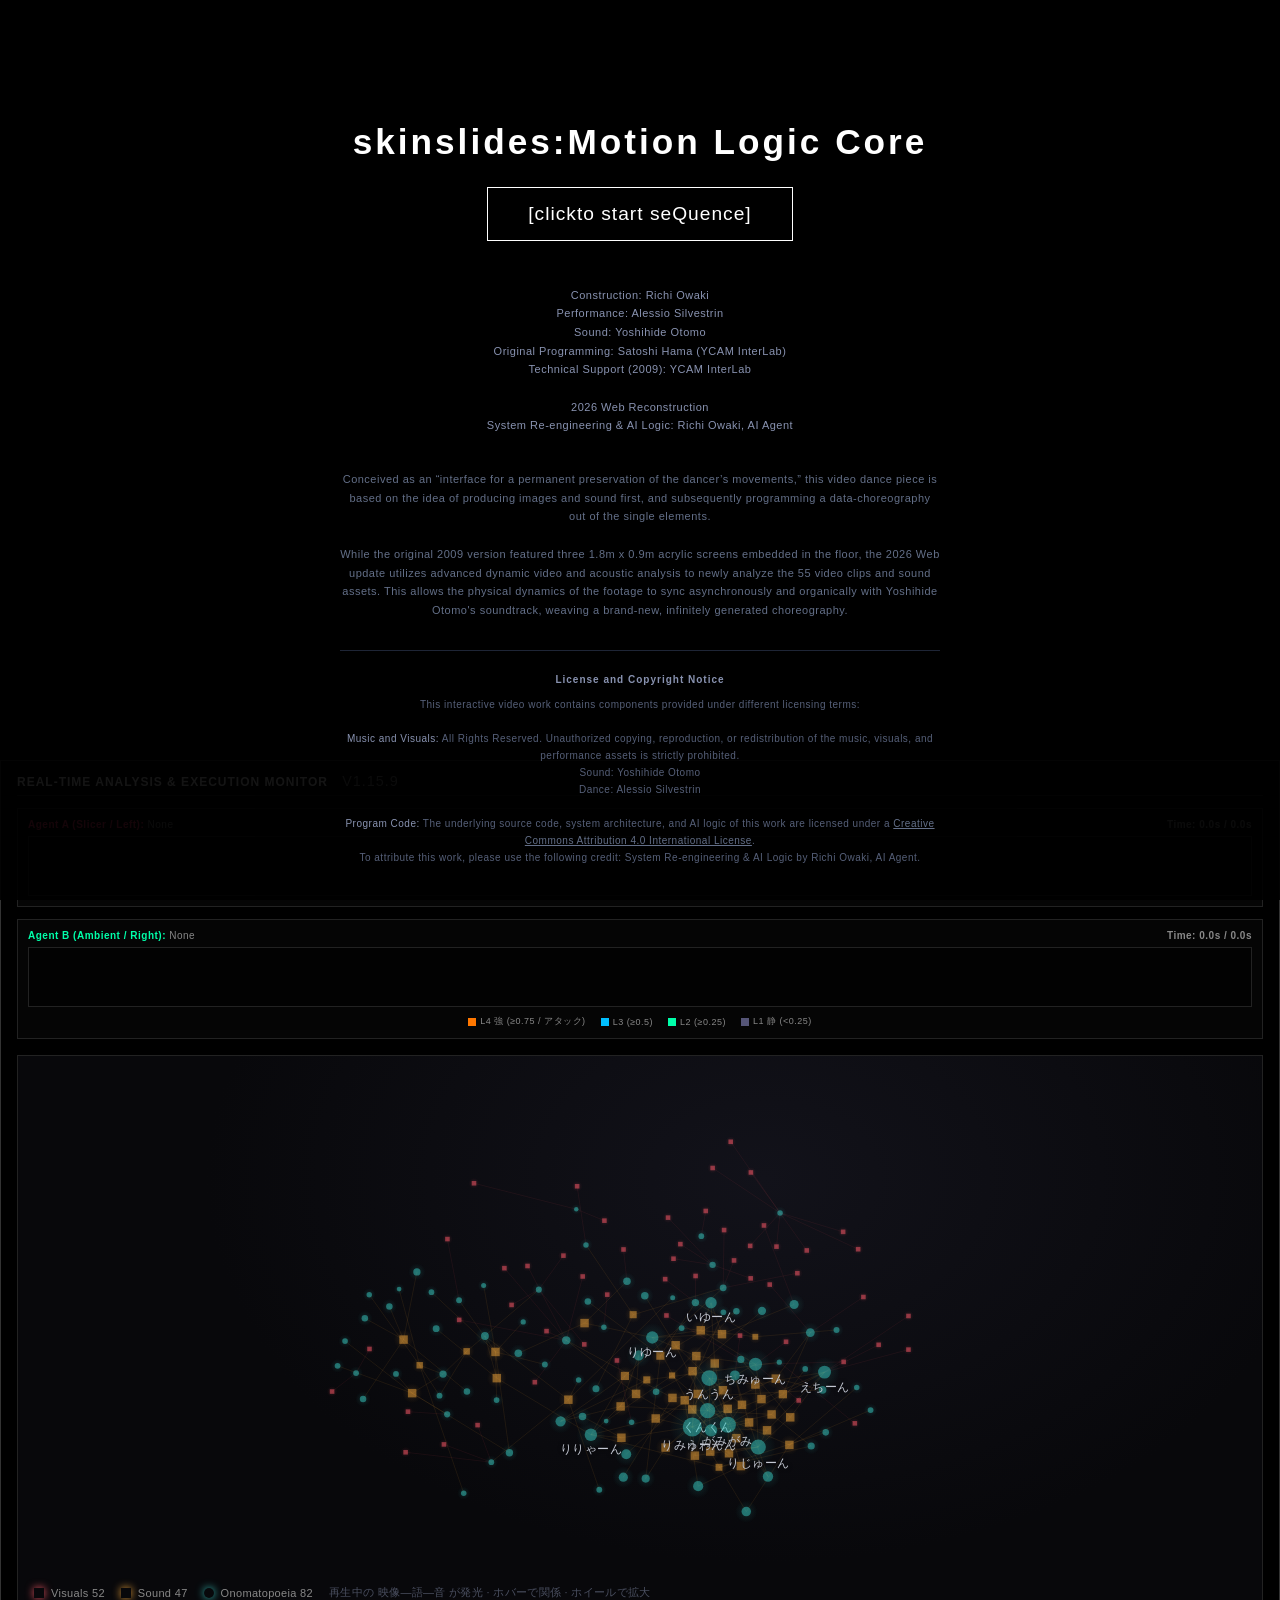
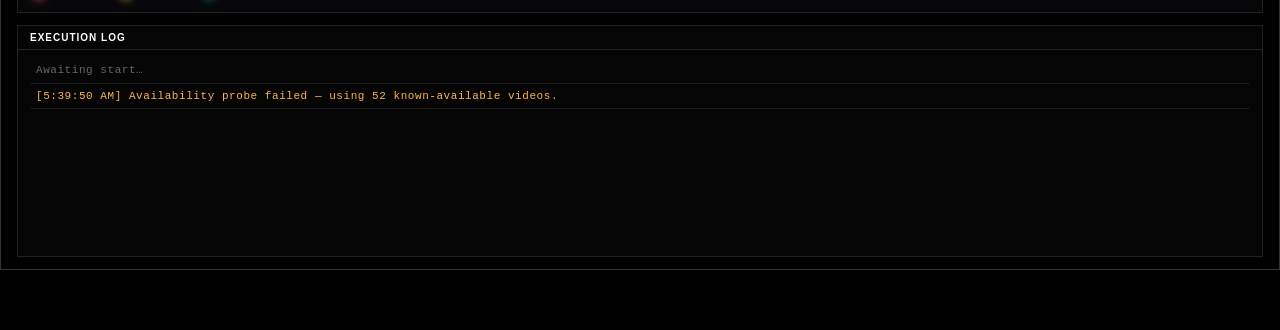
==== commit c14c8add: "Release videos in pipe & special scenes too (v1.15.9) Audit for remaining resource-accumulation leak" ====
--- a/index.html
+++ b/index.html
@@ -57,7 +57,7 @@
             }
         });
     </script>
-    <link rel="stylesheet" href="skinslides.css?v=1.15.8">
+    <link rel="stylesheet" href="skinslides.css?v=1.15.9">
     <style>
         /* このページ固有: 起動オーバーレイ(クレジット画面)。
            文言・ボタンの見た目は従来のトップ画面をそのまま維持する。 */
@@ -215,7 +215,7 @@
     <!-- 分析ダッシュボード (スクロールすると表示されるエリア) -->
     <div class="analysis-dashboard">
         <div class="dashboard-title-area">
-            <h2 class="dashboard-title">Real-Time Analysis &amp; Execution Monitor <span style="font-size: 0.9rem; color: var(--text-muted); font-weight: normal; margin-left: 10px;">v1.15.8</span></h2>
+            <h2 class="dashboard-title">Real-Time Analysis &amp; Execution Monitor <span style="font-size: 0.9rem; color: var(--text-muted); font-weight: normal; margin-left: 10px;">v1.15.9</span></h2>
         </div>
 
         <!-- 音声レーン A -->
@@ -314,8 +314,8 @@
         window.addEventListener('DOMContentLoaded', updateAppScale);
         updateAppScale();
     </script>
-    <script src="player.js?v=1.15.8"></script>
-    <script src="audio_trigger_logic.js?v=1.15.8"></script>
-    <script src="lexicon_live.js?v=1.15.8"></script>
+    <script src="player.js?v=1.15.9"></script>
+    <script src="audio_trigger_logic.js?v=1.15.9"></script>
+    <script src="lexicon_live.js?v=1.15.9"></script>
 </body>
 </html>
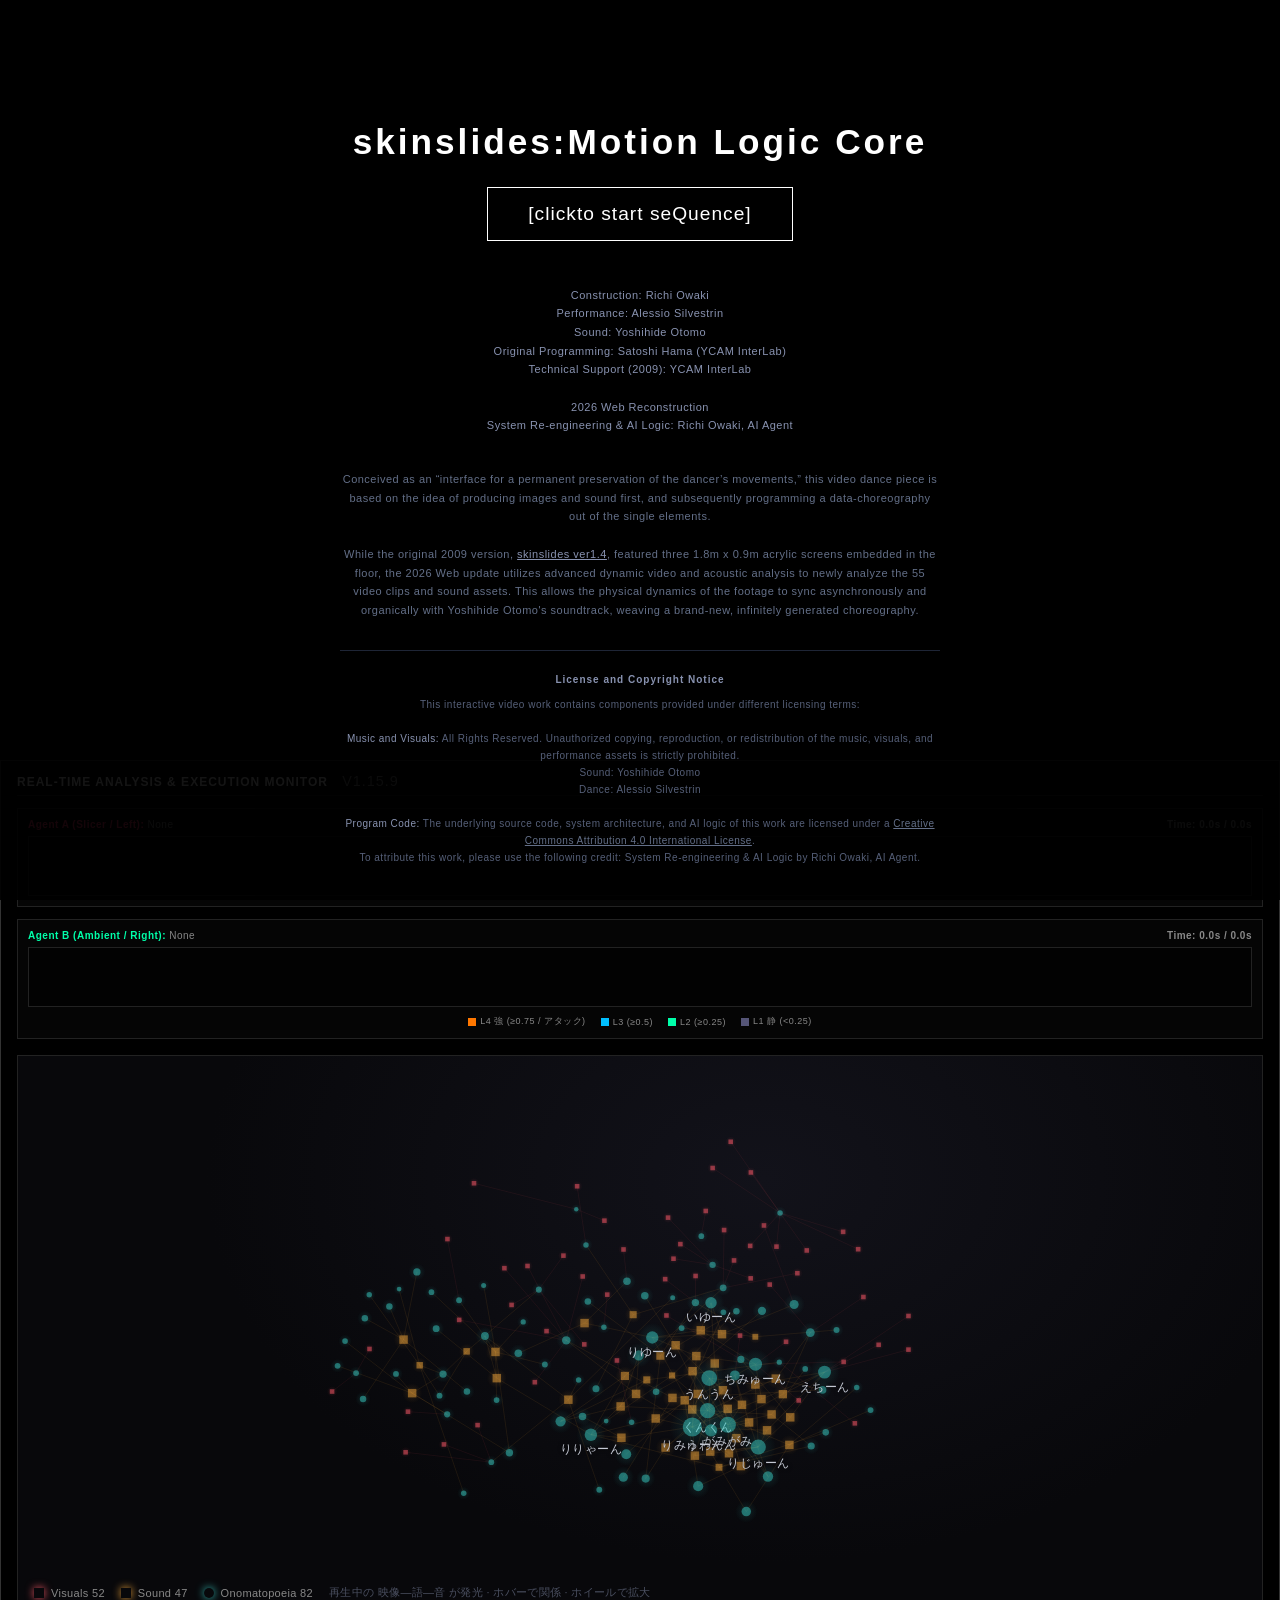
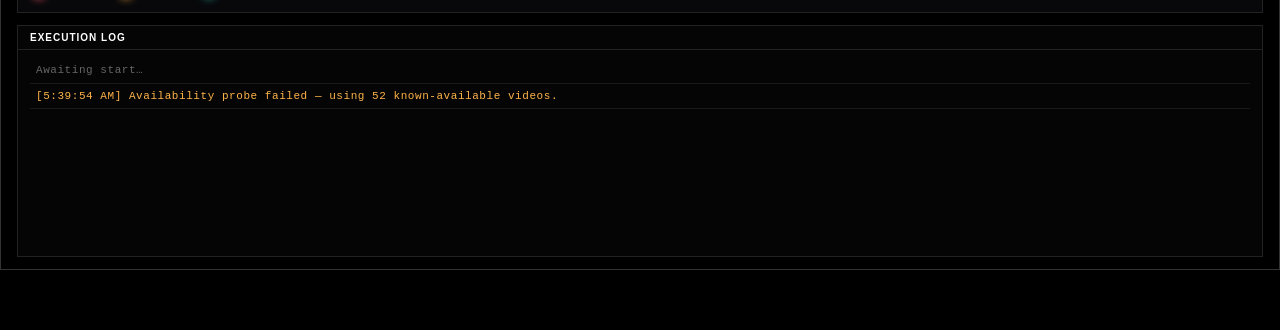
==== commit 4448c0cc: "Add linked work title "skinslides ver1.4" to the 2009 original in the intro Links the title to the V" ====
--- a/index.html
+++ b/index.html
@@ -133,7 +133,7 @@
 
         <div class="description" style="margin-top: 35px; max-width: 600px; font-family: Helvetica, Arial, sans-serif; font-size: 11px; line-height: 1.7; color: #636f88; text-align: center; font-weight: 300; letter-spacing: 0.5px;">
             Conceived as an “interface for a permanent preservation of the dancer’s movements,” this video dance piece is based on the idea of producing images and sound first, and subsequently programming a data-choreography out of the single elements.<br><br>
-            While the original 2009 version featured three 1.8m x 0.9m acrylic screens embedded in the floor, the 2026 Web update utilizes advanced dynamic video and acoustic analysis to newly analyze the 55 video clips and sound assets. This allows the physical dynamics of the footage to sync asynchronously and organically with Yoshihide Otomo's soundtrack, weaving a brand-new, infinitely generated choreography.
+            While the original 2009 version, <a href="https://vimeo.com/179718627" target="_blank" rel="noopener" style="color: #8892b0; text-decoration: underline;">skinslides ver1.4</a>, featured three 1.8m x 0.9m acrylic screens embedded in the floor, the 2026 Web update utilizes advanced dynamic video and acoustic analysis to newly analyze the 55 video clips and sound assets. This allows the physical dynamics of the footage to sync asynchronously and organically with Yoshihide Otomo's soundtrack, weaving a brand-new, infinitely generated choreography.
         </div>
 
         <div class="license-notice" style="margin-top: 30px; max-width: 600px; font-family: Helvetica, Arial, sans-serif; font-size: 10px; line-height: 1.7; color: #555f78; text-align: center; font-weight: 300; letter-spacing: 0.5px; border-top: 1px solid #1e2536; padding-top: 20px;">
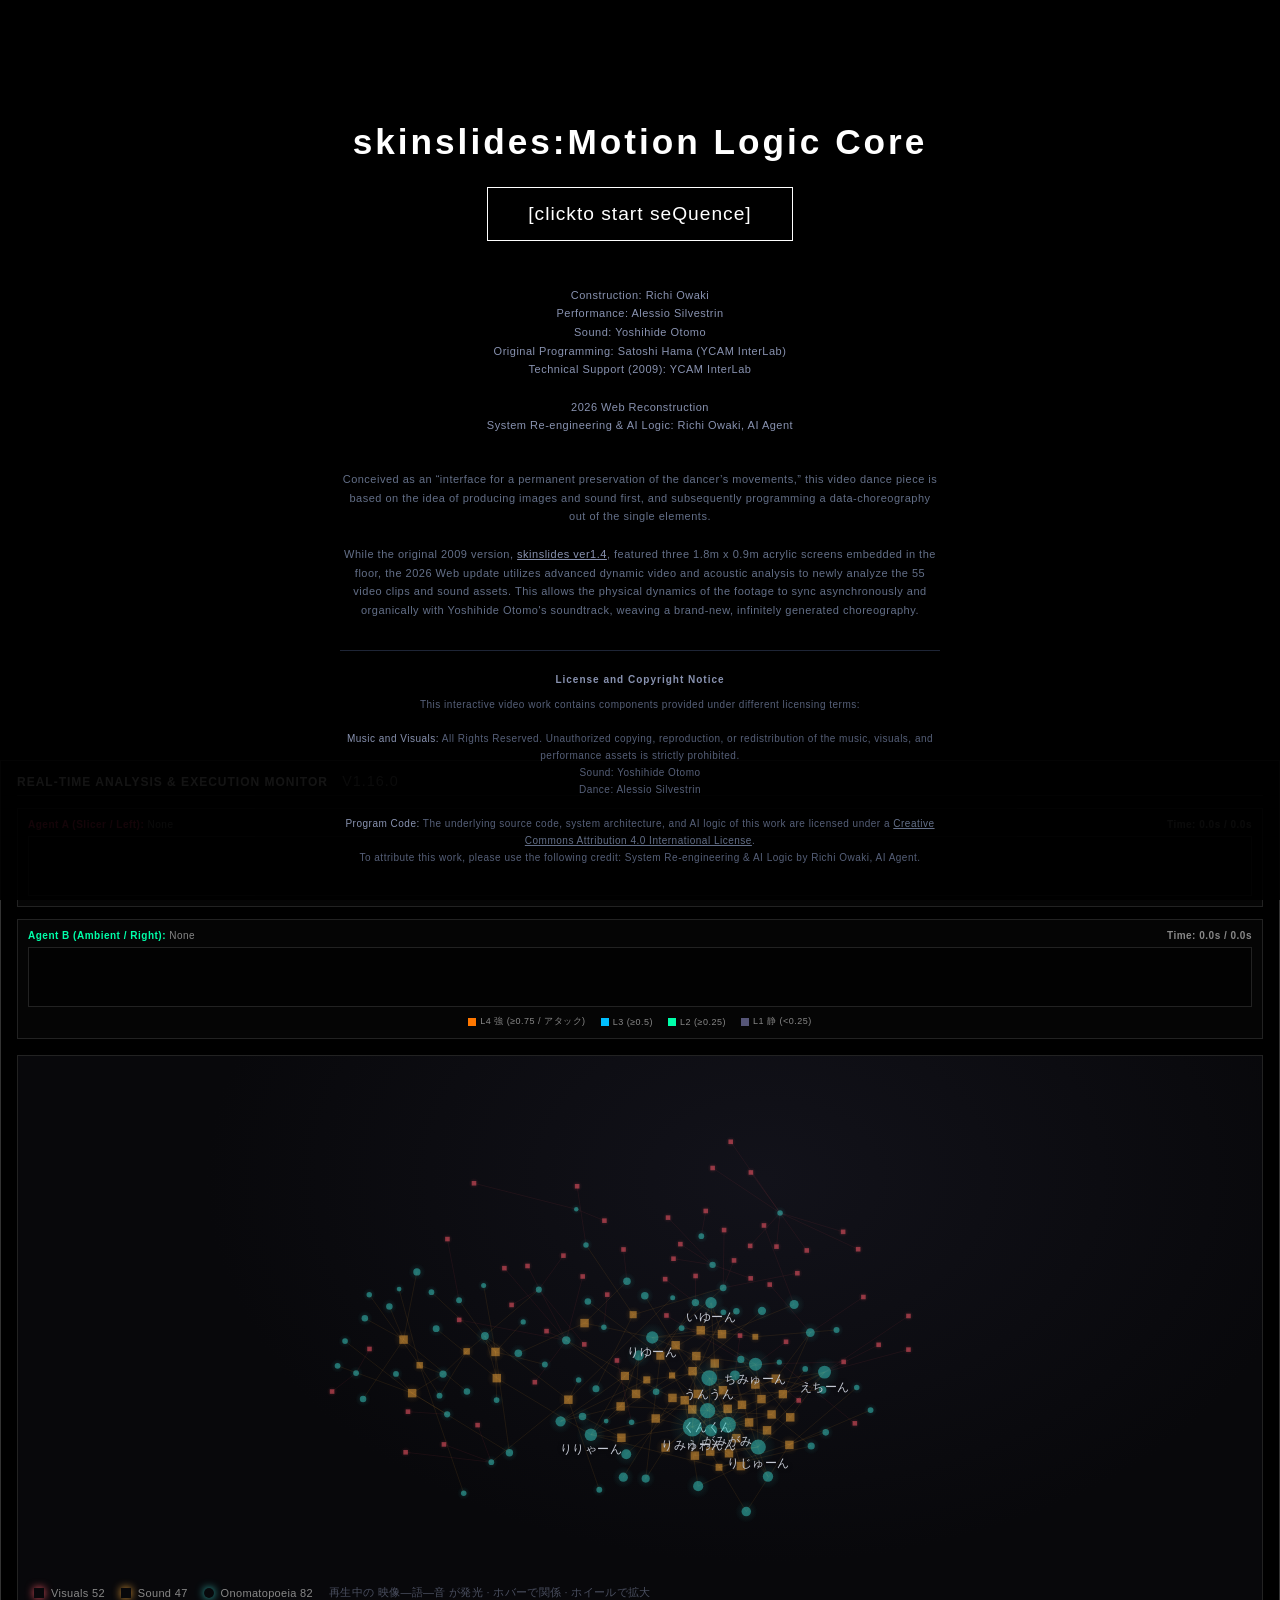
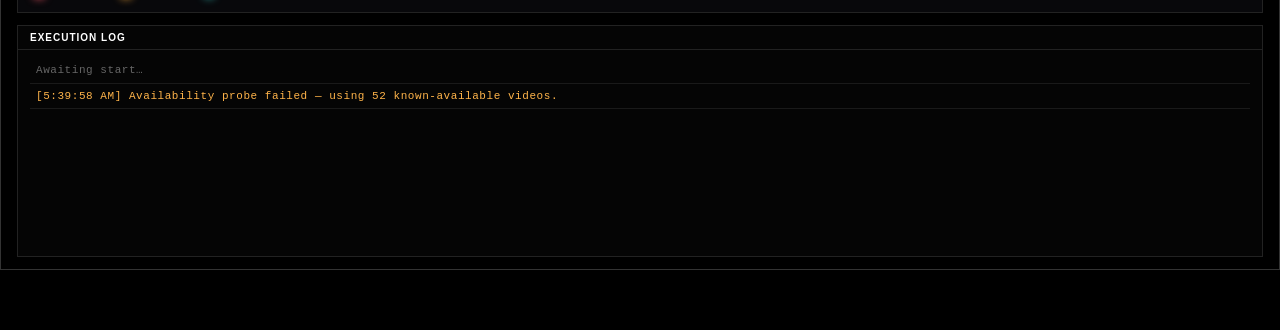
==== commit 1f6668eb: "Collage: avoid repeated sizes and overlapping tiles; deploy + drop demo page Play B collage (trigger" ====
--- a/index.html
+++ b/index.html
@@ -57,7 +57,7 @@
             }
         });
     </script>
-    <link rel="stylesheet" href="skinslides.css?v=1.15.9">
+    <link rel="stylesheet" href="skinslides.css?v=1.16.0">
     <style>
         /* このページ固有: 起動オーバーレイ(クレジット画面)。
            文言・ボタンの見た目は従来のトップ画面をそのまま維持する。 */
@@ -215,7 +215,7 @@
     <!-- 分析ダッシュボード (スクロールすると表示されるエリア) -->
     <div class="analysis-dashboard">
         <div class="dashboard-title-area">
-            <h2 class="dashboard-title">Real-Time Analysis &amp; Execution Monitor <span style="font-size: 0.9rem; color: var(--text-muted); font-weight: normal; margin-left: 10px;">v1.15.9</span></h2>
+            <h2 class="dashboard-title">Real-Time Analysis &amp; Execution Monitor <span style="font-size: 0.9rem; color: var(--text-muted); font-weight: normal; margin-left: 10px;">v1.16.0</span></h2>
         </div>
 
         <!-- 音声レーン A -->
@@ -314,8 +314,8 @@
         window.addEventListener('DOMContentLoaded', updateAppScale);
         updateAppScale();
     </script>
-    <script src="player.js?v=1.15.9"></script>
-    <script src="audio_trigger_logic.js?v=1.15.9"></script>
-    <script src="lexicon_live.js?v=1.15.9"></script>
+    <script src="player.js?v=1.16.0"></script>
+    <script src="audio_trigger_logic.js?v=1.16.0"></script>
+    <script src="lexicon_live.js?v=1.16.0"></script>
 </body>
 </html>
